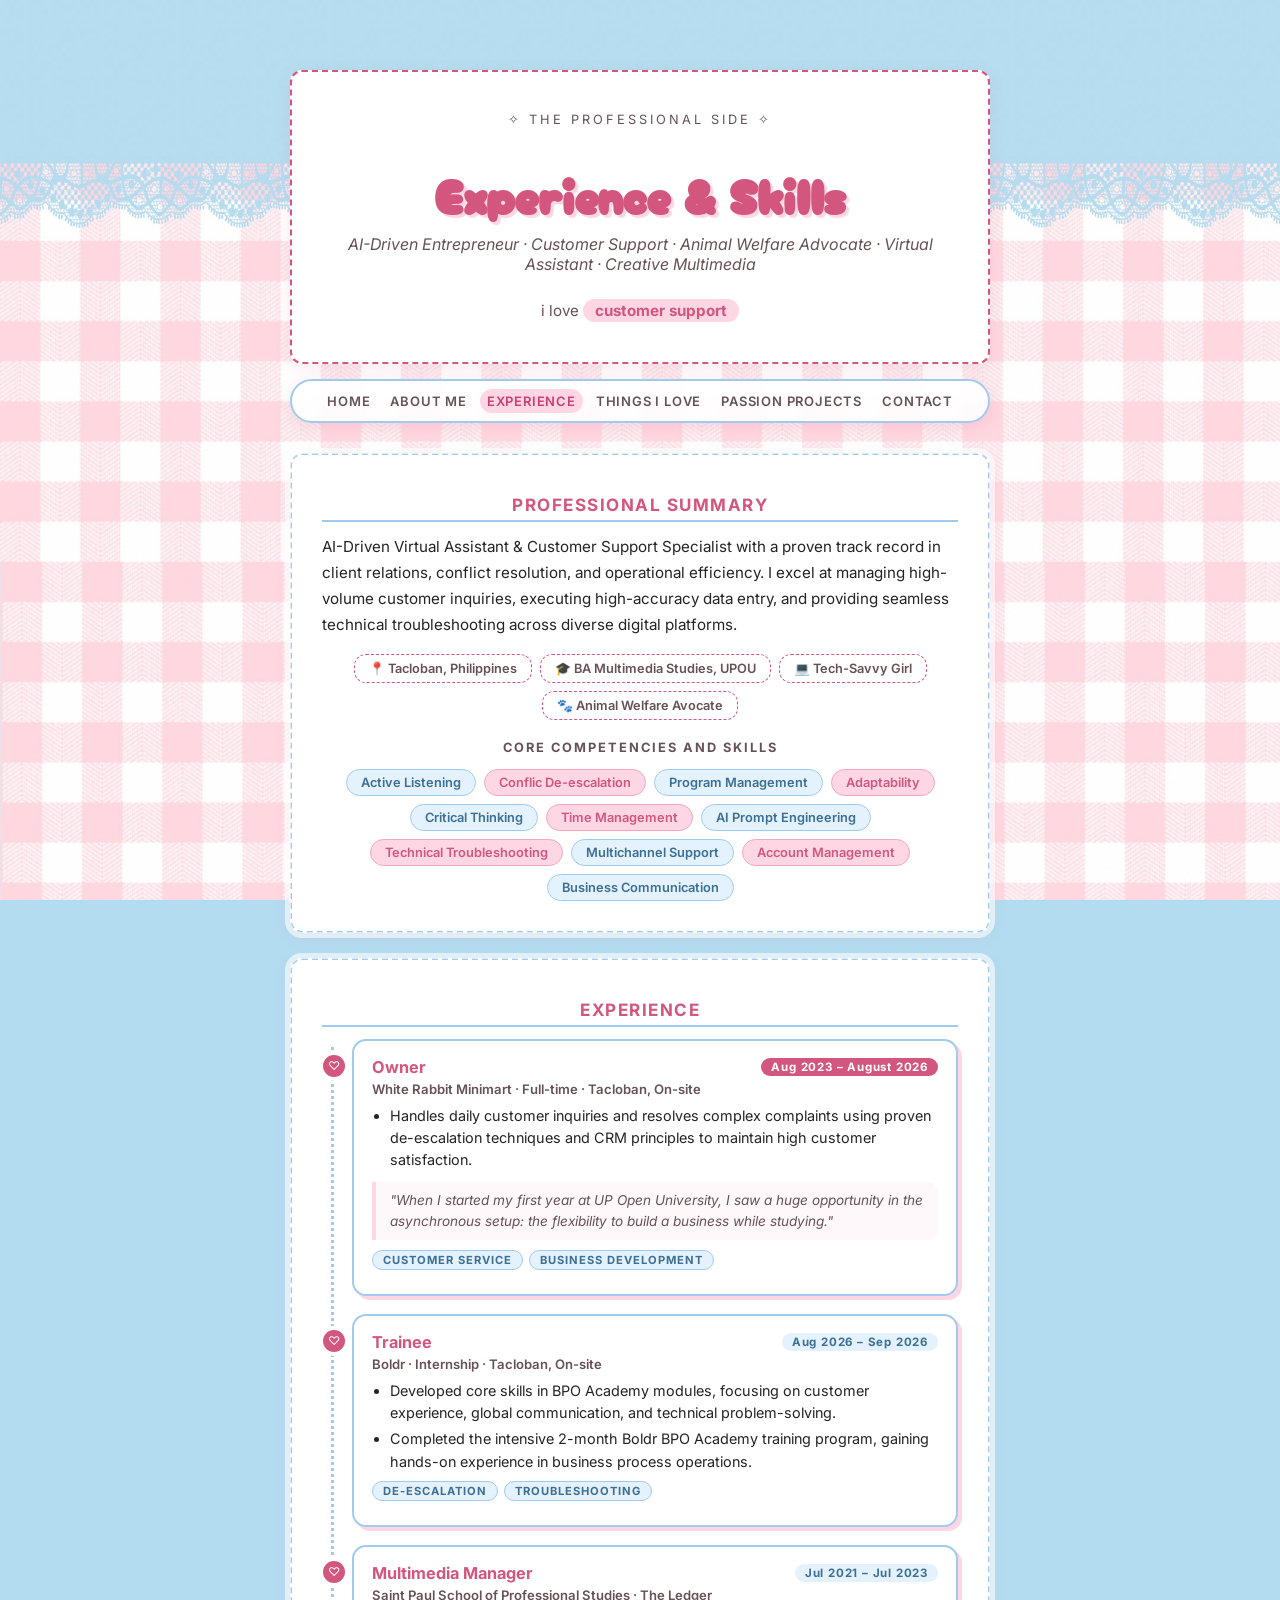
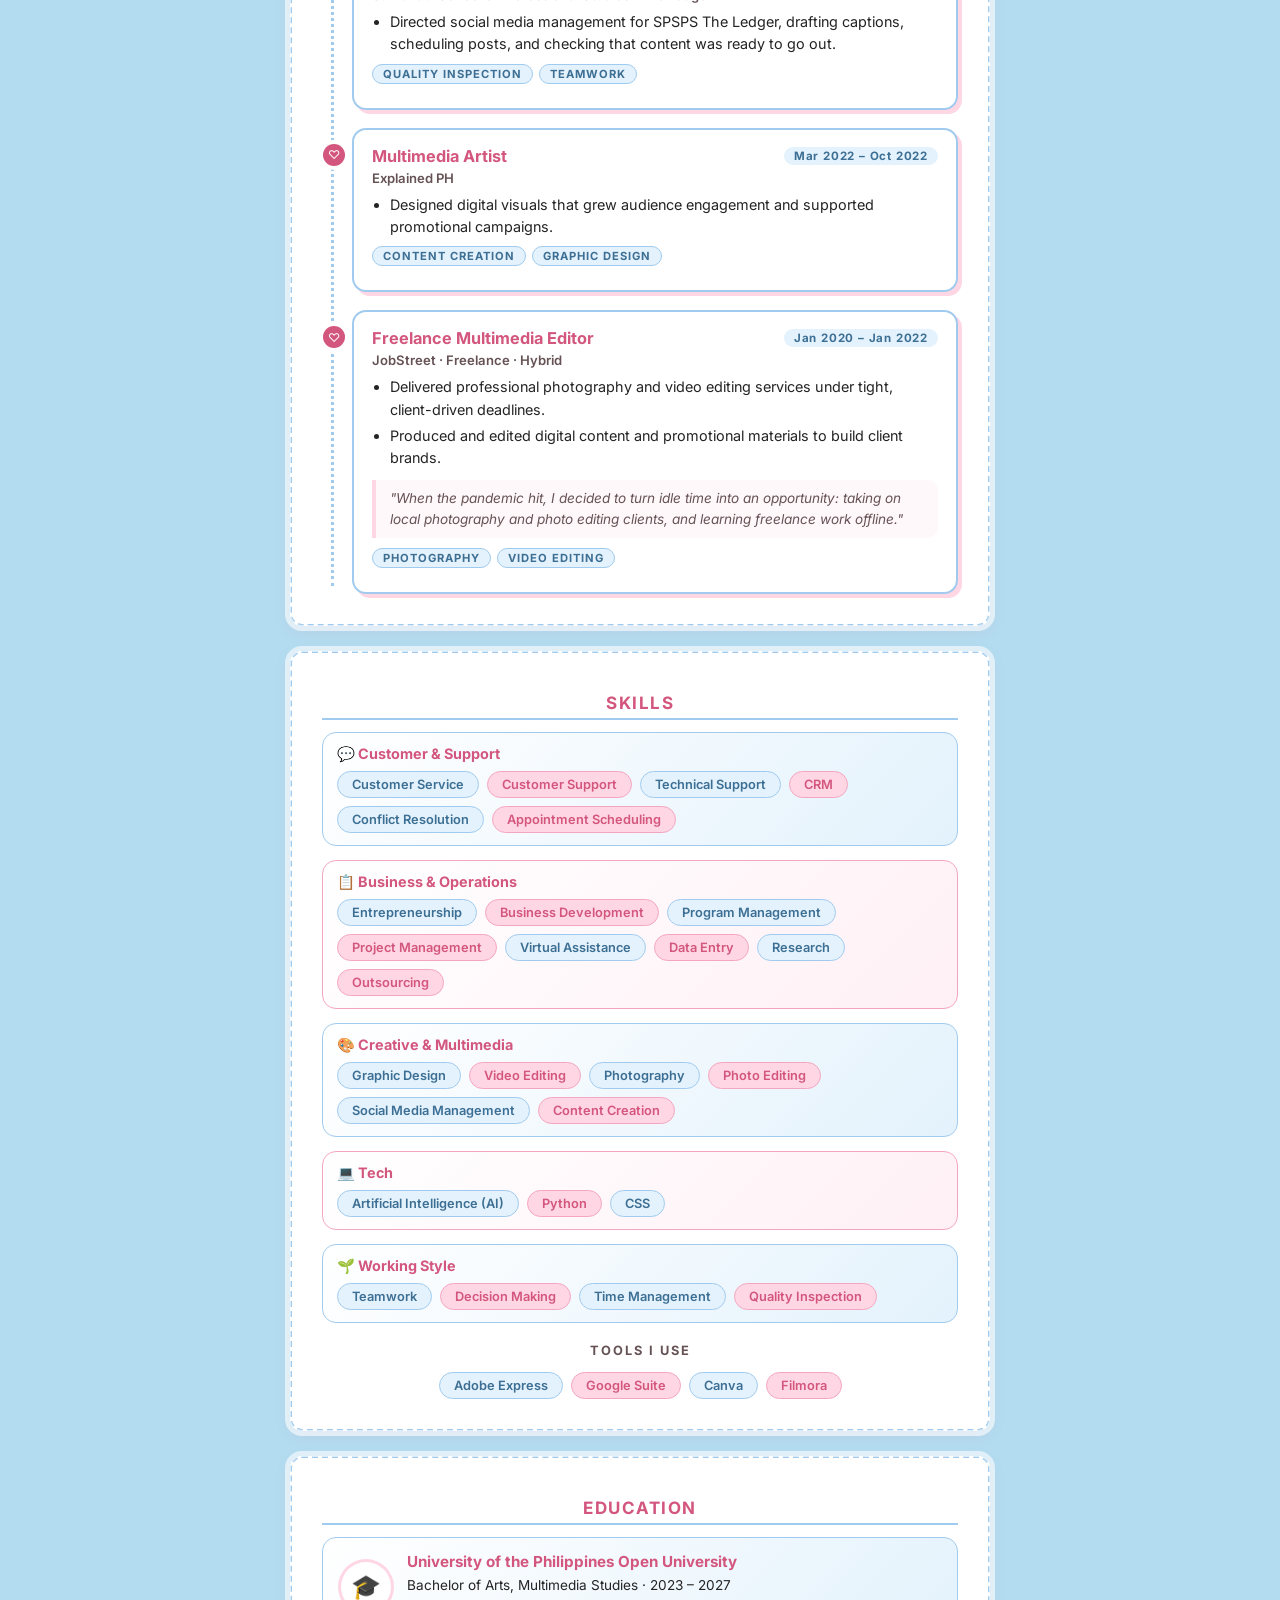
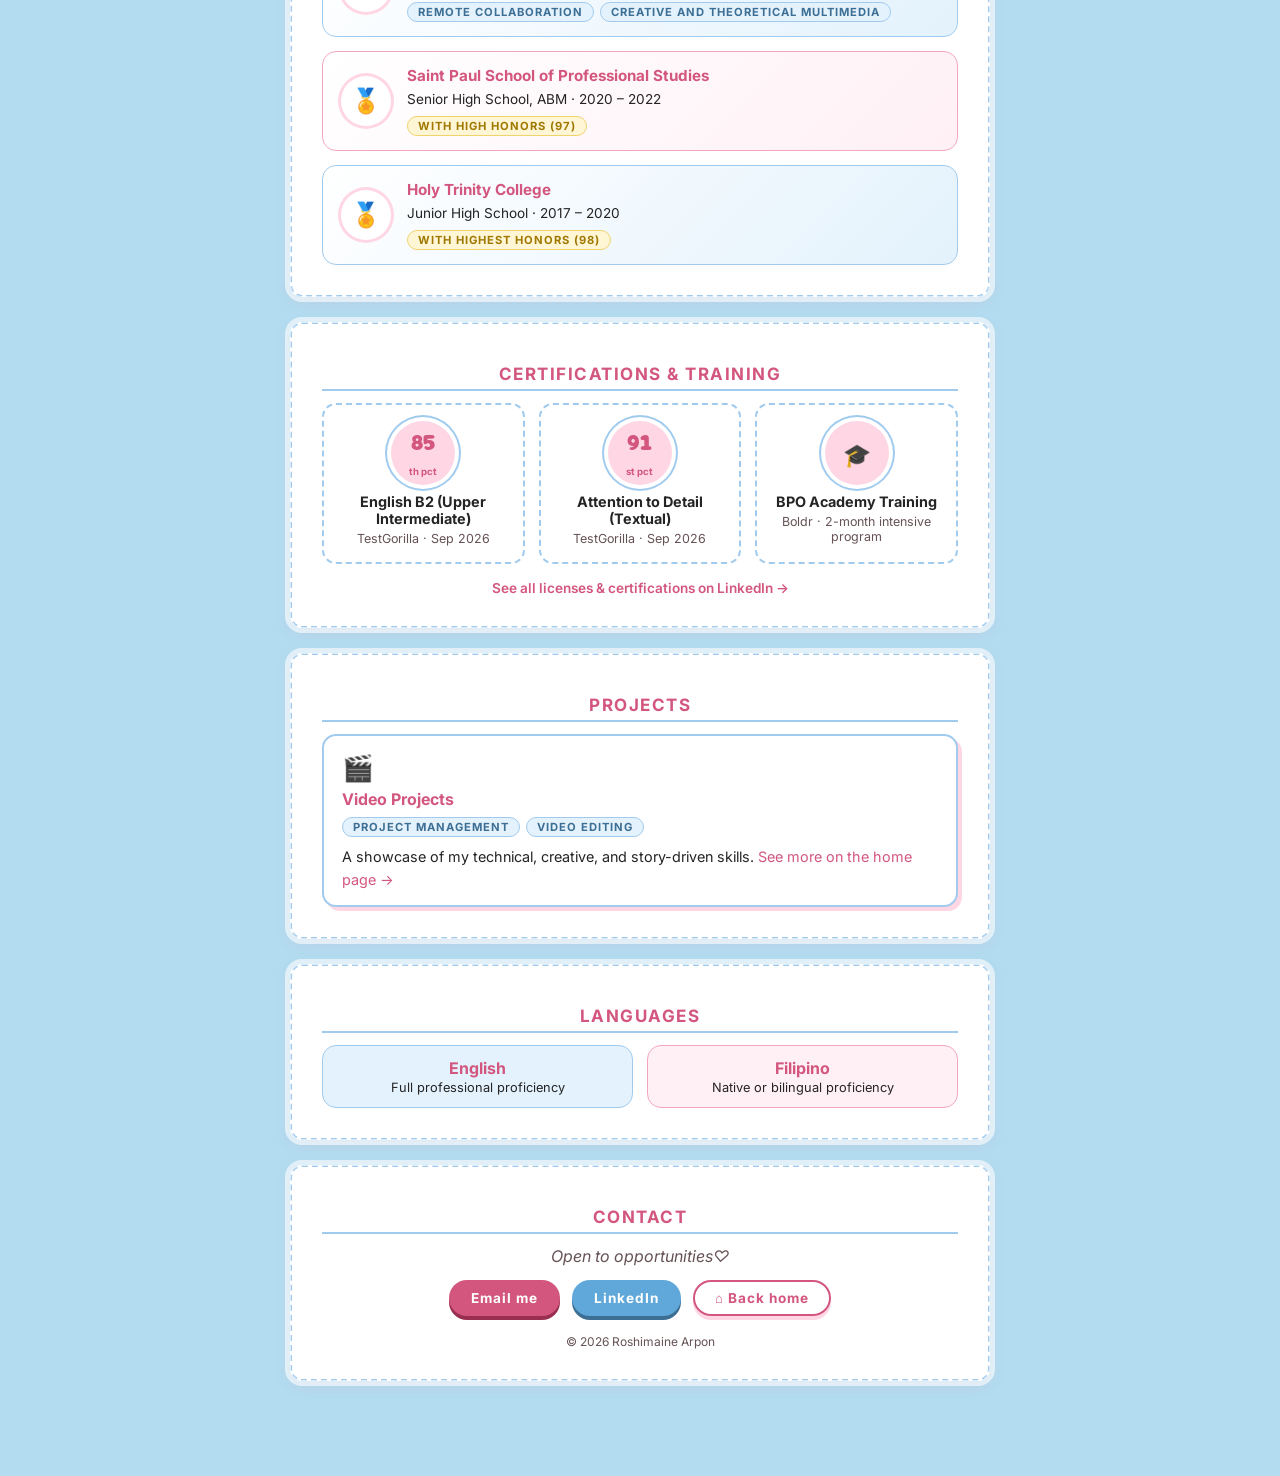
==== experience.html @ d1624b47 "Add files via upload" ====
<!DOCTYPE html>
<html lang="en">
<head>
  <meta charset="UTF-8">
  <meta name="viewport" content="width=device-width, initial-scale=1.0">
  <title>Experience & Skills - Roshimaine Arpon</title>
  <link rel="preconnect" href="https://fonts.googleapis.com">
  <link rel="preconnect" href="https://fonts.gstatic.com" crossorigin>
  <link href="https://fonts.googleapis.com/css2?family=Inter:wght@400;600;700&display=swap" rel="stylesheet">
  <link rel="stylesheet" href="style.css">
  <link rel="icon" type="image/x-icon" href="favicon.ico">
</head>
<body>

  <div class="floaties" aria-hidden="true">
    <span style="--x:8%;  --d:16s; --s:1.3rem; --delay:0s">✦</span>
    <span style="--x:22%; --d:19s; --s:1rem;   --delay:4s">♡</span>
    <span style="--x:40%; --d:15s; --s:1.2rem; --delay:8s">✧</span>
    <span style="--x:58%; --d:20s; --s:1.5rem; --delay:2s">☁</span>
    <span style="--x:74%; --d:17s; --s:1rem;   --delay:6s">♡</span>
    <span style="--x:90%; --d:18s; --s:1.3rem; --delay:10s">✦</span>
  </div>

  <header class="site-header">
    <p class="hello">✧ the professional side ✧</p>
    <h1>Experience &amp; Skills</h1>
    <p class="tagline">AI-Driven Entrepreneur · Customer Support · Animal Welfare Advocate · Virtual Assistant · Creative Multimedia</p>
    <p class="rotator"><span id="rotating-word">customer support</span></p>
  </header>

  <nav class="top-navbar">
    <ul class="nav-menu">
      <li><a href="index.html">Home</a></li>
      <li><a href="index.html#about">About Me</a></li>
      <li><a href="experience.html" class="active">Experience</a></li>
      <li><a href="index.html#things-i-love">Things I Love</a></li>
      <li><a href="index.html#passion-projects">Passion Projects</a></li>
       <li><a href="#contact">Contact</a></li>
    </ul>
  </nav>

  <main id="top">

    <section id="summary" class="reveal">
      <h2>Professional Summary</h2>
      <p class="lead">AI-Driven Virtual Assistant &amp; Customer Support Specialist with a proven track record in client relations, conflict resolution, and operational efficiency. I excel at managing high-volume customer inquiries, executing high-accuracy data entry, and providing seamless technical troubleshooting across diverse digital platforms.</p>
      <div class="facts">
        <span class="fact">📍 Tacloban, Philippines</span>
        <span class="fact">🎓 BA Multimedia Studies, UPOU</span>
        <span class="fact">💻 Tech-Savvy Girl</span>
        <span class="fact">🐾 Animal Welfare Avocate</span>
      </div>
      <h3 class="sub">Core Competencies and Skills</h3>
      <div class="chips">
        <span class="chip">Active Listening</span>
        <span class="chip">Conflic De-escalation</span>
        <span class="chip">Program Management</span>
        <span class="chip">Adaptability</span>
        <span class="chip">Critical Thinking</span>
        <span class="chip">Time Management</span>
        <span class="chip">AI Prompt Engineering</span>
        <span class="chip">Technical Troubleshooting</span>
        <span class="chip">Multichannel Support</span>
        <span class="chip">Account Management</span>
        <span class="chip">Business Communication</span>
      </div>
    </section>

    <section id="experience" class="reveal">
      <h2>Experience</h2>
      <div class="timeline">

        <article class="t-item">
          <div class="t-head">
            <h3>Owner</h3>
            <span class="t-date now">Aug 2023 – August 2026</span>
          </div>
          <p class="t-org">White Rabbit Minimart · Full-time · Tacloban, On-site</p>
          <ul class="t-list">
            <li>Handles daily customer inquiries and resolves complex complaints using proven de-escalation techniques and CRM principles to maintain high customer satisfaction.</li>
          </ul>
          <blockquote>"When I started my first year at UP Open University, I saw a huge opportunity in the asynchronous setup: the flexibility to build a business while studying."</blockquote>
          <div class="badges"><span class="badge">Customer Service</span><span class="badge">Business Development</span></div>
        </article>

        <article class="t-item">
          <div class="t-head">
            <h3>Trainee</h3>
            <span class="t-date">Aug 2026 – Sep 2026</span>
          </div>
          <p class="t-org">Boldr · Internship · Tacloban, On-site</p>
          <ul class="t-list">
            <li>Developed core skills in BPO Academy modules, focusing on customer experience, global communication, and technical problem-solving.</li>
            <li>Completed the intensive 2-month Boldr BPO Academy training program, gaining hands-on experience in business process operations.</li>
          </ul>
          <div class="badges"><span class="badge">De-escalation</span><span class="badge">Troubleshooting</span></div>
        </article>

        <article class="t-item">
          <div class="t-head">
            <h3>Multimedia Manager</h3>
            <span class="t-date">Jul 2021 – Jul 2023</span>
          </div>
          <p class="t-org">Saint Paul School of Professional Studies · The Ledger</p>
          <ul class="t-list">
            <li>Directed social media management for SPSPS The Ledger, drafting captions, scheduling posts, and checking that content was ready to go out.</li>
          </ul>
          <div class="badges"><span class="badge">Quality Inspection</span><span class="badge">Teamwork</span></div>
        </article>

        <article class="t-item">
          <div class="t-head">
            <h3>Multimedia Artist</h3>
            <span class="t-date">Mar 2022 – Oct 2022</span>
          </div>
          <p class="t-org">Explained PH</p>
          <ul class="t-list">
            <li>Designed digital visuals that grew audience engagement and supported promotional campaigns.</li>
          </ul>
          <div class="badges"><span class="badge">Content Creation</span><span class="badge">Graphic Design</span></div>
        </article>

        <article class="t-item">
          <div class="t-head">
            <h3>Freelance Multimedia Editor</h3>
            <span class="t-date">Jan 2020 – Jan 2022</span>
          </div>
          <p class="t-org">JobStreet · Freelance · Hybrid</p>
          <ul class="t-list">
            <li>Delivered professional photography and video editing services under tight, client-driven deadlines.</li>
            <li>Produced and edited digital content and promotional materials to build client brands.</li>
          </ul>
          <blockquote>"When the pandemic hit, I decided to turn idle time into an opportunity: taking on local photography and photo editing clients, and learning freelance work offline."</blockquote>
          <div class="badges"><span class="badge">Photography</span><span class="badge">Video Editing</span></div>
        </article>

      </div>
    </section>

    <section id="skills" class="reveal">
      <h2>Skills</h2>
      <div class="skill-groups">
        <div class="skill-group">
          <h3>💬 Customer &amp; Support</h3>
          <div class="chips left">
            <span class="chip">Customer Service</span><span class="chip">Customer Support</span><span class="chip">Technical Support</span><span class="chip">CRM</span><span class="chip">Conflict Resolution</span><span class="chip">Appointment Scheduling</span>
          </div>
        </div>
        <div class="skill-group">
          <h3>📋 Business &amp; Operations</h3>
          <div class="chips left">
            <span class="chip">Entrepreneurship</span><span class="chip">Business Development</span><span class="chip">Program Management</span><span class="chip">Project Management</span><span class="chip">Virtual Assistance</span><span class="chip">Data Entry</span><span class="chip">Research</span><span class="chip">Outsourcing</span>
          </div>
        </div>
        <div class="skill-group">
          <h3>🎨 Creative &amp; Multimedia</h3>
          <div class="chips left">
            <span class="chip">Graphic Design</span><span class="chip">Video Editing</span><span class="chip">Photography</span><span class="chip">Photo Editing</span><span class="chip">Social Media Management</span><span class="chip">Content Creation</span>
          </div>
        </div>
        <div class="skill-group">
          <h3>💻 Tech</h3>
          <div class="chips left">
            <span class="chip">Artificial Intelligence (AI)</span><span class="chip">Python</span><span class="chip">CSS</span>
          </div>
        </div>
        <div class="skill-group">
          <h3>🌱 Working Style</h3>
          <div class="chips left">
            <span class="chip">Teamwork</span><span class="chip">Decision Making</span><span class="chip">Time Management</span><span class="chip">Quality Inspection</span>
          </div>
        </div>
      </div>

      <h3 class="sub">Tools I use</h3>
      <div class="chips">
        <span class="chip">Adobe Express</span>
        <span class="chip">Google Suite</span>
        <span class="chip">Canva</span>
        <span class="chip">Filmora</span>
      </div>
    </section>

    <section id="education" class="reveal">
      <h2>Education</h2>
      <div class="edu-grid">
        <article class="love-card edu">
          <div class="love-icon" aria-hidden="true">🎓</div>
          <div>
            <h3>University of the Philippines Open University</h3>
            <p>Bachelor of Arts, Multimedia Studies · 2023 – 2027</p>
            <div class="badges"><span class="badge">Remote Collaboration</span><span class="badge">Creative and Theoretical Multimedia</span></div>
          </div>
        </article>

        <article class="love-card edu">
          <div class="love-icon" aria-hidden="true">🏅</div>
          <div>
            <h3>Saint Paul School of Professional Studies</h3>
            <p>Senior High School, ABM · 2020 – 2022</p>
            <div class="badges"><span class="badge badge-status">With High Honors (97)</span></div>
          </div>
        </article>

        <article class="love-card edu">
          <div class="love-icon" aria-hidden="true">🏅</div>
          <div>
            <h3>Holy Trinity College</h3>
            <p>Junior High School · 2017 – 2020</p>
            <div class="badges"><span class="badge badge-status">With Highest Honors (98)</span></div>
          </div>
        </article>
      </div>
      
    </section>

    <section id="certifications" class="reveal">
      <h2>Certifications &amp; Training</h2>
      <div class="cert-grid">
        <article class="cert">
          <span class="cert-score">85<small>th pct</small></span>
          <h3>English B2 (Upper Intermediate)</h3>
          <p>TestGorilla · Sep 2026</p>
        </article>
        <article class="cert">
          <span class="cert-score">91<small>st pct</small></span>
          <h3>Attention to Detail (Textual)</h3>
          <p>TestGorilla · Sep 2026</p>
        </article>
        <article class="cert">
          <span class="cert-score">🎓</span>
          <h3>BPO Academy Training</h3>
          <p>Boldr · 2-month intensive program</p>
        </article>
      </div>
      <p class="more-note"><a href="https://www.linkedin.com/in/roshimaine-arpon-566766191/" target="_blank" rel="noopener">See all licenses &amp; certifications on LinkedIn →</a></p>
    </section>

    <section id="more-projects" class="reveal">
      <h2>Projects</h2>
      <div class="project-grid">
                <article class="project-item in" style="--i:1">
          <div class="project-top"><span class="project-emoji">🎬</span></div>
          <h3 class="project-title">Video Projects</h3>
          <div class="badges"><span class="badge">Project Management</span><span class="badge">Video Editing</span></div>
          <p class="project-desc">A showcase of my technical, creative, and story-driven skills. <a href="index.html#passion-projects">See more on the home page →</a></p>
        </article>
      </div>
    </section>

    <section id="languages" class="reveal">
      <h2>Languages</h2>
      <div class="lang-row">
        <div class="lang"><strong>English</strong><span>Full professional proficiency</span></div>
        <div class="lang"><strong>Filipino</strong><span>Native or bilingual proficiency</span></div>
      </div>
    </section>

  </main>

  <footer id="contact" class="reveal">
    <h2>Contact</h2>
    <p class="contact-note">Open to opportunities♡</p>
    <div class="contact-buttons">
      <a class="btn" href="mailto:rbarpon@up.edu.ph">Email me</a>
      <a class="btn btn-alt" href="https://www.linkedin.com/in/roshimaine-arpon-566766191/" target="_blank" rel="noopener">LinkedIn</a>
      <a class="btn btn-ghost" href="index.html">⌂ Back home</a>
    </div>
    <p class="copyright">© <span id="year"></span> Roshimaine Arpon</p>
  </footer>

  <a href="#top" class="to-top" id="to-top" aria-label="Back to top">↑</a>

  <script src="site.js"></script>
  <script>
    const words = ['customer support', 'virtual assistance', 'multimedia', 'entrepreneurship', 'animal welfare ♡'];
    const wordEl = document.getElementById('rotating-word');
    let wi = 0;
    setInterval(() => {
      wordEl.classList.add('out');
      setTimeout(() => { wi = (wi + 1) % words.length; wordEl.textContent = words[wi]; wordEl.classList.remove('out'); }, 350);
    }, 2200);
  </script>
</body>
</html>
---- style.css ----
@font-face {
  font-family: "Cherry Bomb One";
  src: url('CherryBombOne-Regular.ttf') format('truetype');
  font-weight: normal;
  font-style: normal;
  font-display: swap;
}


html,
body {
  cursor: url('cursor.png') 0 0, auto;
}

a,
a *,
button,
[role="button"],
summary,
label,
select,
input[type="submit"],
input[type="button"] {
  cursor: url('cursor_hover.png') 0 0, pointer;
}


body {
  font-family: "Inter", sans-serif;
  margin: 40px auto;
  max-width: 650px;
  padding: 30px 20px;
  text-align: center;
  background-color: #b3dcf0;
  background-image: url('background_header.jpg');
  background-size: cover;
  background-attachment: fixed;
  color: #252424;
}

html {
  scroll-behavior: smooth;
}

.site-header {
  background-color: #ffffff !important;
  padding: 40px 30px !important;
  border-radius: 12px;
  box-shadow: 0 4px 15px rgba(219, 112, 147, 0.15);
  margin-bottom: 5px !important;
  border: none !important;
  text-align: center;
  position: relative;
  overflow: hidden;
}

.site-header h1,
.site-header .tagline {
  position: relative;
  z-index: 2;
}

section,
footer#contact {
  background-color: #ffffff;
  padding: 30px;
  border-radius: 12px;
  box-shadow: 0 4px 15px rgba(219, 112, 147, 0.15);
  margin-bottom: 25px;
  text-align: center;
}

h1 {
  font-family: "Cherry Bomb One", system-ui;
  font-size: 3rem;
  color: #d3567e;
  font-style: normal;
  margin-bottom: 5px;
}

.tagline {
  font-size: 1rem;
  color: #665255;
  margin-top: 0;
  margin-bottom: 25px;
  font-style: italic;
}

h2 {
  font-size: 1.0625rem;
  margin-top: 10px;
  margin-bottom: 12px;
  letter-spacing: 1.5px;
  color: #d3567e;
  border-bottom: 2px solid #a1cbee;
  padding-bottom: 5px;
  text-transform: uppercase;
}


.cursor {
  display: inline-block;
  background-color: #992E50;
  margin-left: 3px;
  width: 3px;
  height: 0.8em;
  vertical-align: middle;
  animation: blink 0.5s infinite;
}

@keyframes blink {
  0%, 100% { opacity: 1; }
  50% { opacity: 0; }
}


.bio-container {
  display: flex;
  align-items: center;
  gap: 10px;
  text-align: left;
  margin: 10px 0;
  padding: 20px;
  border: 0;
  border-radius: 8px;
  background-color: #fffdfd;
}

.profile-photo {
  width: 120px;
  height: 120px;
  border-radius: 50%;
  object-fit: cover;
  border: 3px solid #d3567e;
  flex-shrink: 0;
}

.bio-content {
  flex-grow: 1;
}

ul {
  text-align: left;
  line-height: 1.6;
  margin: 0 auto;
  padding-left: 20px;
}

li {
  margin-bottom: 8px;
  font-size: 0.9375rem;
}



a {
  color: #d3567e;
  text-decoration: none;
}

a:hover {
  text-decoration: underline;
  color: #992E50;
}


.top-navbar {
  width: 100%;
  background: none !important;
  box-shadow: none !important;
  border: none !important;
  padding: 10px 0 20px 0 !important;
  margin-bottom: 10px !important;
}

.nav-menu {
  display: flex !important;
  justify-content: center !important;
  align-items: center !important;
  gap: 30px !important;
  list-style: none !important;
  margin: 0 !important;
  padding: 0 !important;
  flex-wrap: wrap;
}

.nav-menu li {
  list-style: none !important;
  margin: 0 !important;
}

.nav-menu li a {
  font-family: "Inter", sans-serif;
  font-size: 0.8125rem;
  font-weight: 600;
  color: #665255;
  text-transform: uppercase;
  letter-spacing: 2px;
  transition: color 0.2s ease;
}

.nav-menu li a.active,
.nav-menu li a:hover {
  color: #cc3d72;
}


@media (max-width: 600px) {
  body {
    margin: 10px auto;
    padding: 15px 10px;
  }

  section,
  footer#contact {
    padding: 20px 15px;
  }

  h1 {
    font-size: 2.2rem;
  }

  .bio-container {
    flex-direction: column;
    text-align: center;
    gap: 15px;
    padding: 15px;
  }

  .profile-photo {
    width: 100px;
    height: 100px;
  }

  .bio-content ul {
    text-align: left;
  }

  .nav-menu {
    gap: 15px !important;
  }

  .nav-menu li a {
    font-size: 0.75rem;
    letter-spacing: 1.2px;
  }

}


:root {
  --pink: #d3567e;
  --pink-soft: #ffd6e4;
  --blue: #a1cbee;
  --blue-soft: #e3f2fc;
  --ink: #665255;
}


section,
footer#contact {
  border: 2px dashed var(--blue);
  outline: 6px solid rgba(255,255,255,.6);
  outline-offset: -1px;
  transition: transform .3s ease, box-shadow .3s ease;
}
section:hover,
footer#contact:hover {
  transform: translateY(-3px);
  box-shadow: 0 10px 25px rgba(219,112,147,.28);
}


.site-header { border: 2px dashed var(--pink) !important; }
.hello {
  margin: 0 0 6px;
  font-size: .8rem;
  letter-spacing: 3px;
  text-transform: uppercase;
  color: var(--ink);
}
h1 { text-shadow: 3px 3px 0 var(--pink-soft); }
.rotator {
  margin: 0;
  font-size: .95rem;
  color: var(--ink);
}
.rotator::before { content: "i love "; }
#rotating-word {
  display: inline-block;
  padding: 2px 12px;
  border-radius: 999px;
  background: var(--pink-soft);
  color: var(--pink);
  font-weight: 700;
  transition: opacity .35s, transform .35s;
}
#rotating-word.out { opacity: 0; transform: translateY(8px); }


.top-navbar {
  position: sticky;
  top: 8px;
  z-index: 50;
}
.nav-menu {
  background: rgba(255,255,255,.88) !important;
  backdrop-filter: blur(6px);
  border: 2px solid var(--blue) !important;
  border-radius: 999px !important;
  padding: 10px 22px !important;
  box-shadow: 0 4px 15px rgba(219,112,147,.18) !important;
}
.nav-menu li a { padding: 4px 8px; border-radius: 999px; }
.nav-menu li a.active { background: var(--pink-soft); text-decoration: none; }
.nav-menu li a:hover { text-decoration: none; }

/* photo with stickers */
.photo-wrap { position: relative; flex-shrink: 0; margin-right: 10px; }
.profile-photo {
  box-shadow: 0 0 0 6px var(--pink-soft);
  transition: transform .4s ease;
}
.profile-photo:hover { transform: rotate(-6deg) scale(1.06); }
.sticker {
  position: absolute;
  font-size: 1.4rem;
  color: var(--pink);
  animation: twinkle 2.4s ease-in-out infinite;
}
.sticker.s1 { top: -6px; right: -4px; }
.sticker.s2 { bottom: 2px; left: -8px; color: #7fbfe8; animation-delay: 1.2s; }
@keyframes twinkle {
  0%,100% { transform: scale(1) rotate(0); opacity: 1; }
  50%     { transform: scale(1.35) rotate(20deg); opacity: .6; }
}


.chips { display: flex; flex-wrap: wrap; justify-content: center; gap: 8px; margin-top: 14px; }
.chip {
  padding: 5px 14px;
  border-radius: 999px;
  background: var(--blue-soft);
  border: 1.5px solid var(--blue);
  color: #3d6f94;
  font-size: .8rem;
  font-weight: 600;
  transition: transform .2s, background .2s;
}
.chip:nth-child(even) { background: var(--pink-soft); border-color: #f4a6c0; color: var(--pink); }
.chip:hover { transform: translateY(-3px) rotate(-3deg); }


.love-grid { display: grid; gap: 14px; }
.love-card {
  display: flex;
  align-items: center;
  gap: 16px;
  text-align: left;
  padding: 14px 18px;
  border-radius: 14px;
  background: linear-gradient(135deg, #fff 0%, var(--blue-soft) 100%);
  border: 1.5px solid var(--blue);
  transition: transform .25s ease, border-color .25s;
}
.love-card:nth-child(even) { background: linear-gradient(135deg, #fff 0%, #fff0f5 100%); border-color: #f4a6c0; }
.love-card:hover { transform: translateX(6px) rotate(-.6deg); border-color: var(--pink); }
.love-card p { margin: 0; font-size: .9375rem; line-height: 1.55; }
.love-icon {
  flex-shrink: 0;
  display: grid;
  place-items: center;
  width: 50px; height: 50px;
  border-radius: 50%;
  background: #fff;
  box-shadow: 0 0 0 3px var(--pink-soft);
  font-size: 1.5rem;
}
.love-card:hover .love-icon { animation: wiggle .6s ease; }
@keyframes wiggle {
  0%,100% { transform: rotate(0); }
  25% { transform: rotate(-14deg); }
  75% { transform: rotate(14deg); }
}


.video-frame {
  display: inline-block;
  width: 100%;
  max-width: 580px;
  padding: 12px 12px 26px;
  background: #fff;
  border-radius: 10px;
  box-shadow: 0 6px 18px rgba(0,0,0,.12), 0 0 0 2px var(--pink-soft);
  transform: rotate(-1deg);
  transition: transform .3s;
  margin: 6px 0 22px;
}
.video-frame:hover { transform: rotate(0) scale(1.01); }
.video-container iframe { width: 100%; height: 300px; border: 0; border-radius: 6px; display: block; }

.project-grid { display: grid; gap: 16px; text-align: left; }
.loading { font-size: .85rem; color: var(--ink); text-align: center; }
.project-item {
  position: relative;
  padding: 16px 18px 14px;
  border-radius: 14px;
  background: #fff;
  border: 2px solid var(--blue);
  box-shadow: 4px 4px 0 var(--pink-soft);
  opacity: 0;
  transform: translateY(18px);
  transition: opacity .5s ease calc(var(--i) * .12s), transform .5s ease calc(var(--i) * .12s), box-shadow .2s, border-color .2s;
}
.project-item.in { opacity: 1; transform: none; }
.project-item.in:hover { transform: translate(-2px,-3px); box-shadow: 7px 7px 0 var(--pink-soft); border-color: var(--pink); transition-delay: 0s; }
.project-top { display: flex; justify-content: space-between; align-items: center; }
.project-emoji { font-size: 1.6rem; }
.project-date {
  font-size: .75rem; font-weight: 700; letter-spacing: 1px;
  padding: 2px 10px; border-radius: 999px; background: var(--pink-soft);
}
.project-title { margin: 6px 0 8px; font-size: 1rem; color: var(--pink); font-weight: 700; }
.badges { display: flex; gap: 6px; flex-wrap: wrap; margin-bottom: 8px; }
.badge {
  font-size: .7rem; font-weight: 700; text-transform: uppercase; letter-spacing: 1px;
  padding: 2px 10px; border-radius: 999px;
  background: var(--blue-soft); color: #3d6f94; border: 1px solid var(--blue);
}
.badge-status { background: #fff6d6; color: #a07800; border-color: #f0d36b; }
.project-desc { margin: 0; font-size: .9rem; line-height: 1.6; }

/* contact */
.contact-note { margin: 0 0 14px; color: var(--ink); font-style: italic; }
.contact-buttons { display: flex; justify-content: center; flex-wrap: wrap; gap: 12px; }
.btn {
  display: inline-block;
  padding: 10px 22px;
  border-radius: 999px;
  background: var(--pink);
  color: #fff !important;
  font-weight: 700;
  font-size: .85rem;
  letter-spacing: 1px;
  box-shadow: 0 4px 0 #992E50;
  transition: transform .15s, box-shadow .15s;
}
.btn:hover { text-decoration: none; transform: translateY(-2px); box-shadow: 0 6px 0 #992E50; }
.btn:active { transform: translateY(3px); box-shadow: 0 1px 0 #992E50; }
.btn-alt { background: #5fa8d9; box-shadow: 0 4px 0 #3d6f94; }
.btn-alt:hover { box-shadow: 0 6px 0 #3d6f94; }
.btn-alt:active { box-shadow: 0 1px 0 #3d6f94; }
.copyright { margin: 18px 0 0; font-size: .75rem; color: var(--ink); }


.to-top {
  position: fixed;
  right: 18px; bottom: 18px;
  width: 42px; height: 42px;
  display: grid; place-items: center;
  border-radius: 50%;
  background: var(--pink);
  color: #fff;
  font-weight: 700;
  box-shadow: 0 4px 0 #992E50;
  opacity: 0; transform: translateY(20px); pointer-events: none;
  transition: opacity .3s, transform .3s;
  z-index: 60;
}
.to-top.show { opacity: 1; transform: none; pointer-events: auto; }
.to-top:hover { text-decoration: none; color: #fff; }


.reveal { opacity: 0; transform: translateY(26px); transition: opacity .7s ease, transform .7s ease, box-shadow .3s; }
.reveal.in { opacity: 1; transform: none; }
.reveal.in:hover { transform: translateY(-3px); }


.floaties { position: fixed; inset: 0; overflow: hidden; pointer-events: none; z-index: 0; }
.floaties span {
  position: absolute;
  left: var(--x);
  bottom: -40px;
  font-size: var(--s);
  color: rgba(255,255,255,.9);
  text-shadow: 0 0 6px rgba(211,86,126,.35);
  animation: floatUp var(--d) linear var(--delay) infinite;
}
@keyframes floatUp {
  0%   { transform: translateY(0) rotate(0); opacity: 0; }
  10%  { opacity: 1; }
  90%  { opacity: 1; }
  100% { transform: translateY(-110vh) rotate(360deg); opacity: 0; }
}
.site-header, .top-navbar, main, footer { position: relative; z-index: 1; }
.top-navbar { position: sticky; }


.sparkle {
  position: fixed;
  z-index: 999999;
  pointer-events: none;
  font-size: var(--sz, 14px);
  transform: translate(-50%, -50%);
  animation: sparkleFade .9s ease-out forwards;
}
@keyframes sparkleFade {
  to { transform: translate(calc(-50% + var(--dx, 0px)), calc(-50% + 30px)) scale(.2) rotate(120deg); opacity: 0; }
}
.sparkle.burst { font-size: 14px; animation: burstOut .7s ease-out forwards; }
@keyframes burstOut {
  to { transform: translate(calc(-50% + var(--bx)), calc(-50% + var(--by))) scale(.3); opacity: 0; }
}

@media (max-width: 600px) {
  .photo-wrap { margin-right: 0; }
  .video-container iframe { height: 200px; }
  .love-card { flex-direction: column; text-align: center; }
  .nav-menu { border-radius: 22px !important; padding: 10px 12px !important; }
}

@media (prefers-reduced-motion: reduce) {
  *, *::before, *::after { animation: none !important; transition: none !important; }
  .reveal, .project-item { opacity: 1; transform: none; }
  .floaties { display: none; }
}


.nav-menu { gap: 6px !important; padding: 8px 14px !important; flex-wrap: nowrap; }
.nav-menu li a { letter-spacing: 1px; white-space: nowrap; padding: 4px 9px; }
@media (max-width: 600px) {
  .nav-menu { flex-wrap: wrap; gap: 4px !important; }
}


body { max-width: 700px; }
.nav-menu { flex-wrap: wrap !important; row-gap: 2px !important; }
.nav-menu li a { padding: 4px 7px; letter-spacing: .8px; }

.lead { margin: 0 0 16px; text-align: left; line-height: 1.7; font-size: .95rem; }
.sub { margin: 20px 0 10px; font-size: .8rem; letter-spacing: 2px; text-transform: uppercase; color: var(--ink); }
.facts { display: flex; flex-wrap: wrap; gap: 8px; justify-content: center; }
.fact {
  padding: 6px 14px; border-radius: 12px; font-size: .8rem; font-weight: 600;
  background: #fff; border: 1.5px dashed var(--pink); color: var(--ink);
}
.chips.left { justify-content: flex-start; margin-top: 0; }


.timeline { position: relative; padding-left: 30px; text-align: left; }
.timeline::before {
  content: ""; position: absolute; left: 9px; top: 8px; bottom: 8px;
  border-left: 3px dotted var(--blue);
}
.t-item {
  position: relative; margin-bottom: 18px; padding: 16px 18px;
  border-radius: 14px; background: #fff; border: 2px solid var(--blue);
  box-shadow: 4px 4px 0 var(--pink-soft);
  transition: transform .2s, box-shadow .2s, border-color .2s;
}
.t-item:last-child { margin-bottom: 0; }
.t-item::before {
  content: "♡"; position: absolute; left: -31px; top: 14px;
  width: 22px; height: 22px; border-radius: 50%;
  display: grid; place-items: center; font-size: .75rem;
  background: var(--pink); color: #fff; box-shadow: 0 0 0 4px #fff;
}
.t-item:hover { transform: translate(-2px,-3px); box-shadow: 7px 7px 0 var(--pink-soft); border-color: var(--pink); }
.t-head { display: flex; justify-content: space-between; align-items: center; gap: 8px; flex-wrap: wrap; }
.t-head h3 { margin: 0; font-size: 1.02rem; color: var(--pink); }
.t-date {
  font-size: .72rem; font-weight: 700; letter-spacing: .8px;
  padding: 2px 10px; border-radius: 999px; background: var(--blue-soft); color: #3d6f94;
}
.t-date.now { background: var(--pink); color: #fff; animation: pulse 2s ease-in-out infinite; }
@keyframes pulse { 0%,100% { box-shadow: 0 0 0 0 rgba(211,86,126,.5); } 50% { box-shadow: 0 0 0 6px rgba(211,86,126,0); } }
.t-org { margin: 4px 0 8px; font-size: .82rem; font-weight: 600; color: var(--ink); }
.t-list { padding-left: 18px; margin: 0 0 8px; }
.t-list li { font-size: .9rem; line-height: 1.55; margin-bottom: 4px; }
blockquote {
  margin: 10px 0; padding: 8px 14px; border-left: 4px solid var(--pink-soft);
  background: #fff8fb; border-radius: 0 10px 10px 0;
  font-style: italic; font-size: .85rem; color: var(--ink); text-align: left; line-height: 1.55;
}
blockquote.center { text-align: center; border-left: 0; border-radius: 10px; margin-top: 14px; }


.skill-groups { display: grid; gap: 14px; text-align: left; }
.skill-group { padding: 12px 14px; border-radius: 14px; background: linear-gradient(135deg, #fff, var(--blue-soft)); border: 1.5px solid var(--blue); }
.skill-group:nth-child(even) { background: linear-gradient(135deg, #fff, #fff0f5); border-color: #f4a6c0; }
.skill-group h3 { margin: 0 0 8px; font-size: .9rem; color: var(--pink); }


.edu-grid { display: grid; gap: 14px; }
.love-card.edu h3 { margin: 0 0 4px; font-size: .95rem; color: var(--pink); }
.love-card.edu p { margin: 0 0 6px; font-size: .85rem; }
.love-card.edu .badges { margin: 0; }


.cert-grid { display: grid; grid-template-columns: repeat(auto-fit, minmax(170px, 1fr)); gap: 14px; }
.cert {
  padding: 16px 12px; border-radius: 14px; background: #fff; border: 2px dashed var(--blue);
  transition: transform .25s, border-color .25s;
}
.cert:hover { transform: translateY(-4px) rotate(-1deg); border-color: var(--pink); }
.cert-score {
  display: inline-grid; place-items: center; width: 64px; height: 64px; border-radius: 50%;
  background: var(--pink-soft); color: var(--pink); font-family: "Cherry Bomb One", system-ui;
  font-size: 1.4rem; line-height: 1; margin-bottom: 8px; box-shadow: 0 0 0 4px #fff, 0 0 0 6px var(--blue);
}
.cert-score small { display: block; font-family: "Inter", sans-serif; font-size: .6rem; font-weight: 700; }
.cert h3 { margin: 0 0 4px; font-size: .9rem; }
.cert p { margin: 0; font-size: .78rem; color: var(--ink); }
.more-note { margin: 16px 0 0; font-size: .85rem; font-weight: 600; }


.lang-row { display: flex; gap: 14px; flex-wrap: wrap; justify-content: center; }
.lang { flex: 1 1 200px; padding: 12px; border-radius: 14px; background: var(--blue-soft); border: 1.5px solid var(--blue); display: flex; flex-direction: column; gap: 2px; }
.lang:nth-child(even) { background: #fff0f5; border-color: #f4a6c0; }
.lang strong { color: var(--pink); }
.lang span { font-size: .8rem; }

.btn-ghost { background: #fff; color: var(--pink) !important; box-shadow: 0 4px 0 var(--pink-soft), 0 0 0 2px var(--pink) inset; }
.btn-ghost:hover { box-shadow: 0 6px 0 var(--pink-soft), 0 0 0 2px var(--pink) inset; }

@media (max-width: 600px) {
  .timeline { padding-left: 24px; }
  .t-item::before { left: -25px; }
  .t-item { padding: 14px; }
}
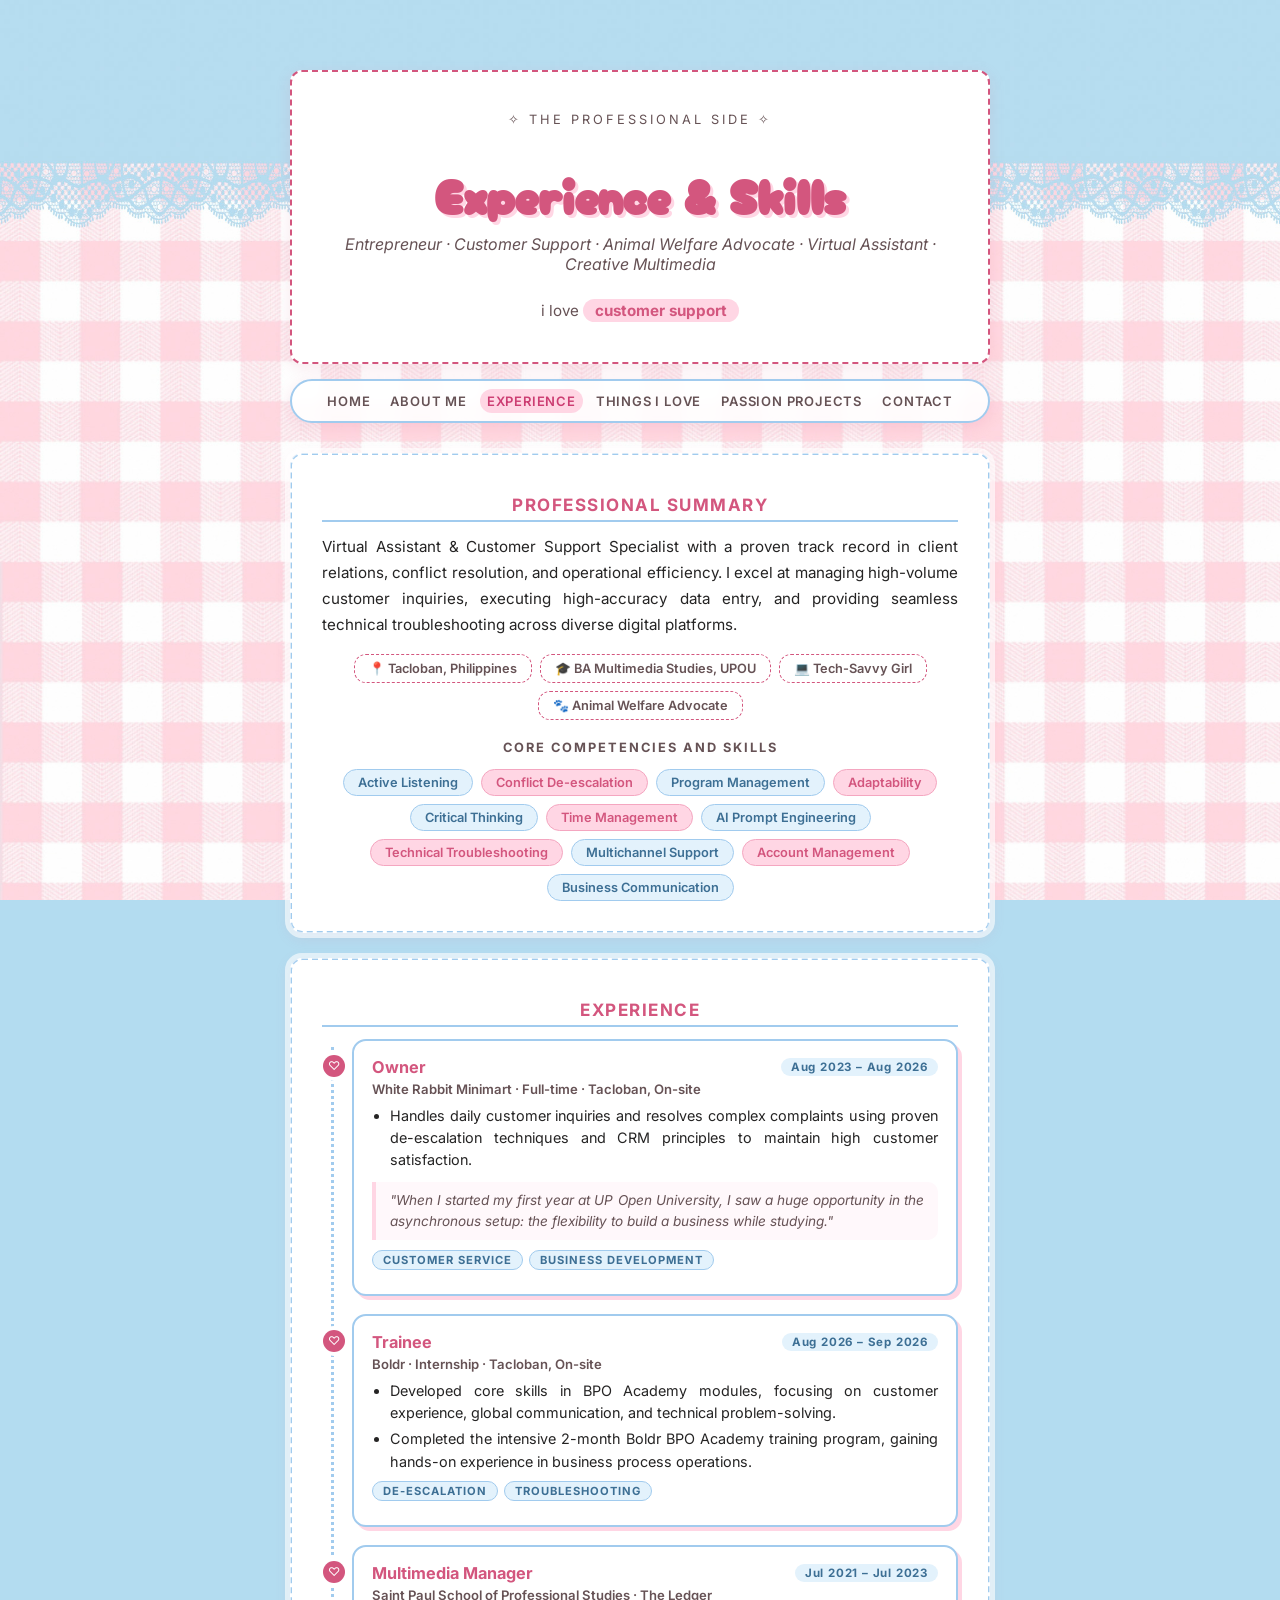
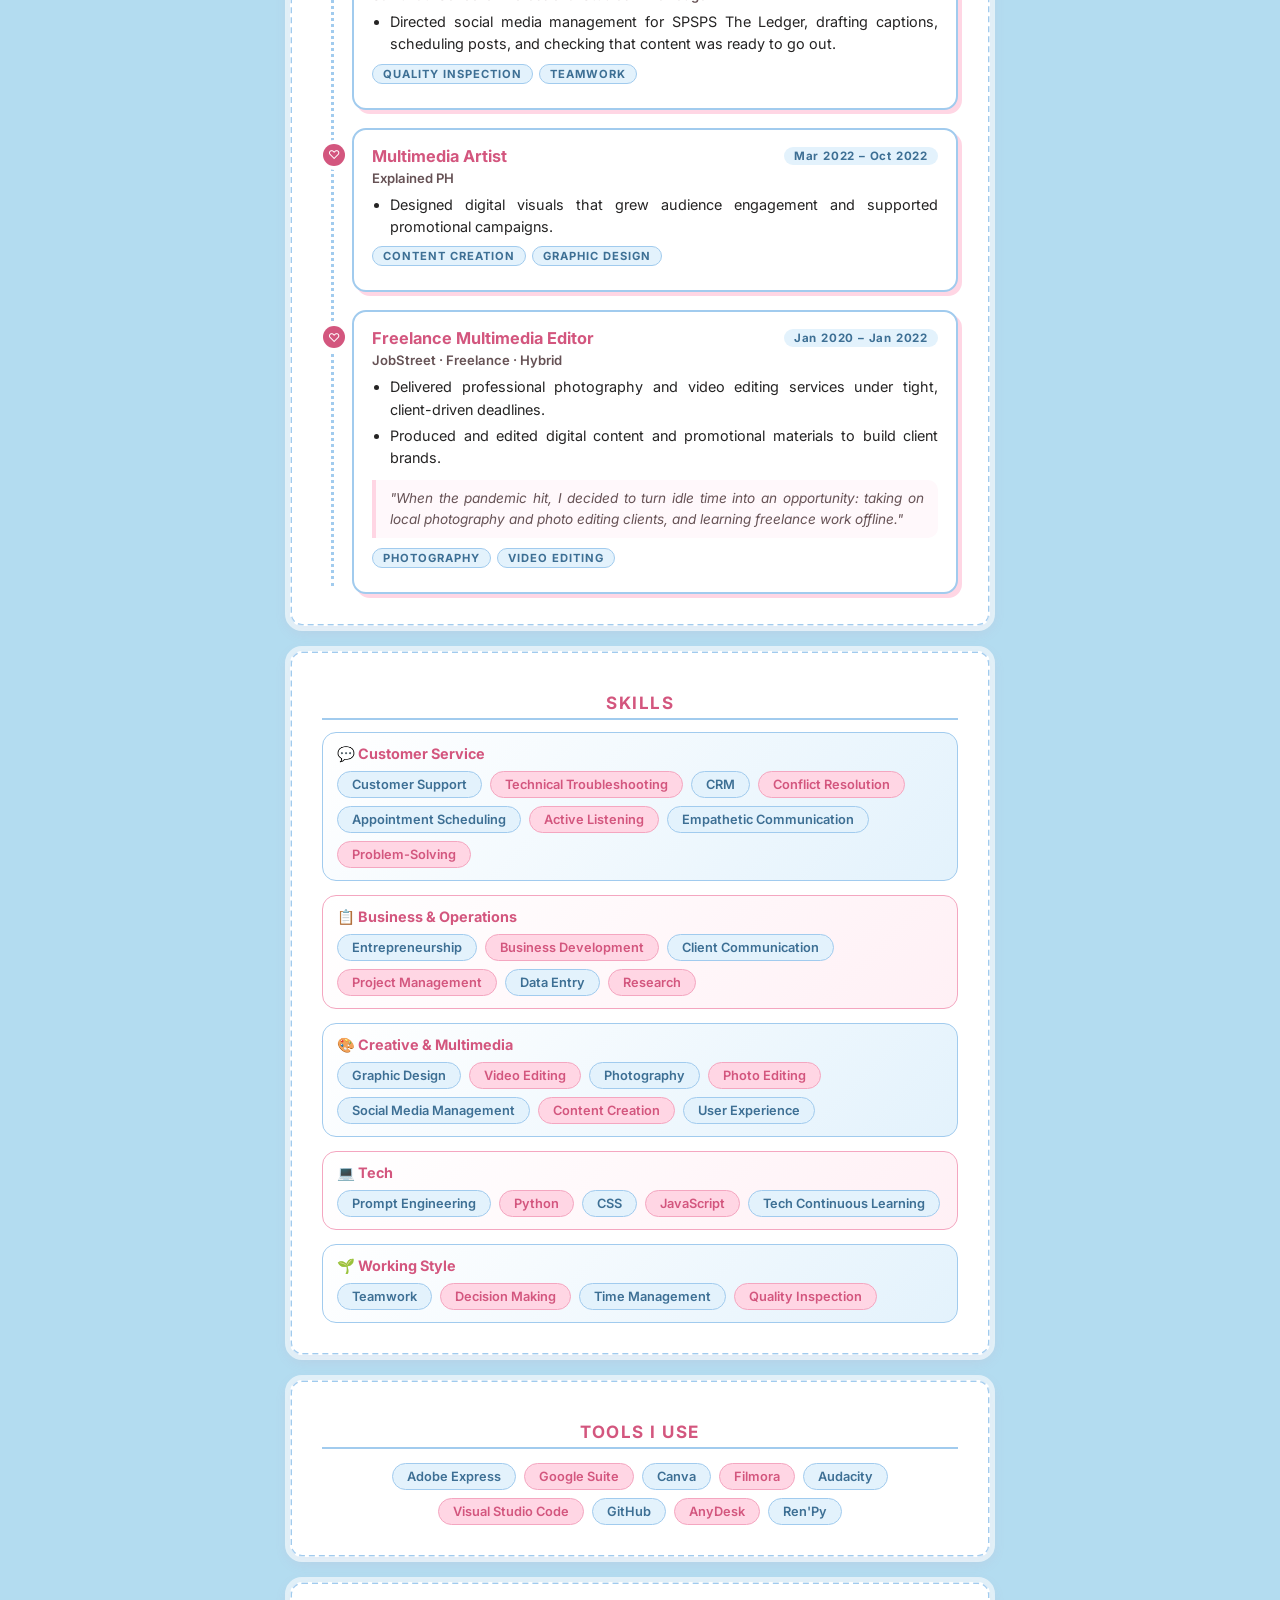
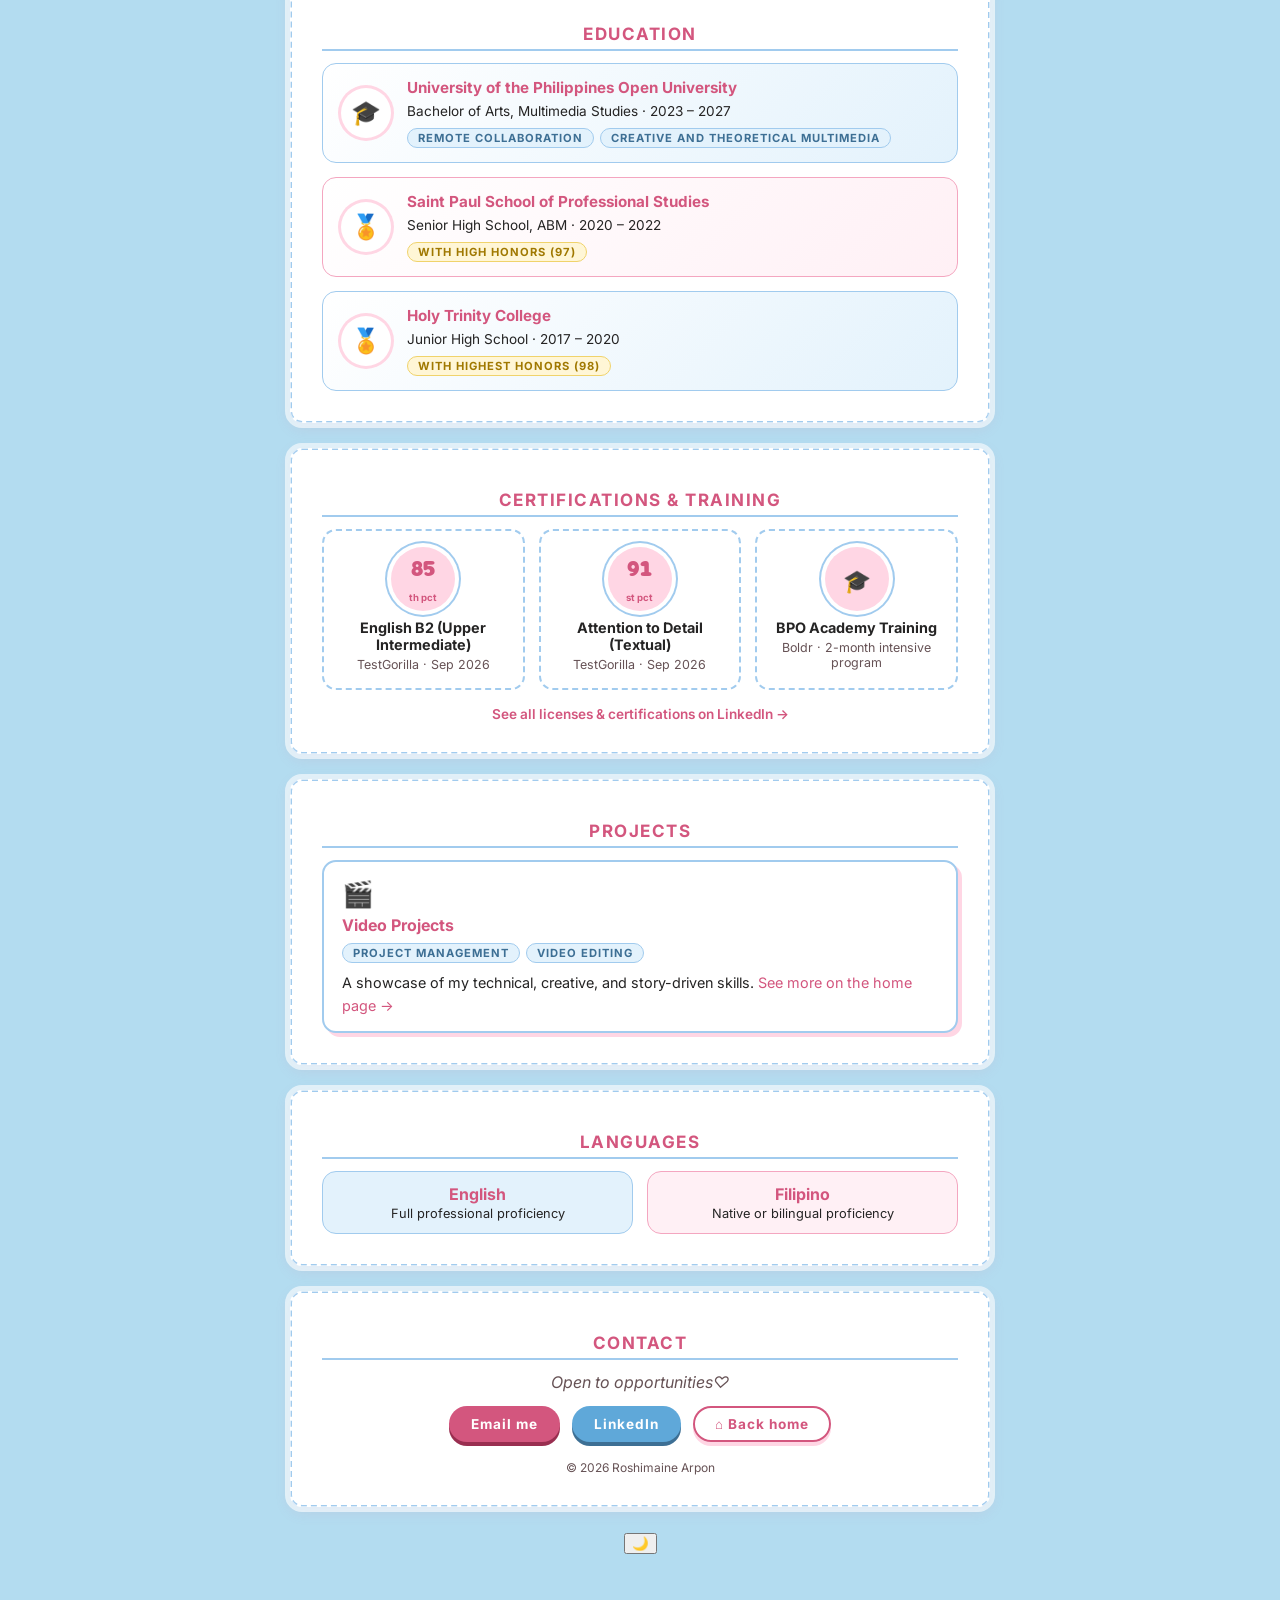
==== commit ae900442: "Refactor experience.html for clarity and functionality Updated various text elements for clarity and" ====
--- a/experience.html
+++ b/experience.html
@@ -9,8 +9,10 @@
   <link href="https://fonts.googleapis.com/css2?family=Inter:wght@400;600;700&display=swap" rel="stylesheet">
   <link rel="stylesheet" href="style.css">
   <link rel="icon" type="image/x-icon" href="favicon.ico">
+  <script>try{if(localStorage.getItem('theme')==='night')document.documentElement.setAttribute('data-theme','night')}catch(e){}</script>
 </head>
 <body>
+  <div class="progress" id="progress" aria-hidden="true"></div>
 
   <div class="floaties" aria-hidden="true">
     <span style="--x:8%;  --d:16s; --s:1.3rem; --delay:0s">✦</span>
@@ -24,8 +26,8 @@
   <header class="site-header">
     <p class="hello">✧ the professional side ✧</p>
     <h1>Experience &amp; Skills</h1>
-    <p class="tagline">AI-Driven Entrepreneur · Customer Support · Animal Welfare Advocate · Virtual Assistant · Creative Multimedia</p>
-    <p class="rotator"><span id="rotating-word">customer support</span></p>
+    <p class="tagline">Entrepreneur · Customer Support · Animal Welfare Advocate · Virtual Assistant · Creative Multimedia</p>
+    <p class="rotator"><span id="rotating-word" data-words="customer support|virtual assistance|multimedia|entrepreneurship|animal welfare ♡">customer support</span></p>
   </header>
 
   <nav class="top-navbar">
@@ -43,17 +45,17 @@
 
     <section id="summary" class="reveal">
       <h2>Professional Summary</h2>
-      <p class="lead">AI-Driven Virtual Assistant &amp; Customer Support Specialist with a proven track record in client relations, conflict resolution, and operational efficiency. I excel at managing high-volume customer inquiries, executing high-accuracy data entry, and providing seamless technical troubleshooting across diverse digital platforms.</p>
+      <p class="lead" style="text-align: justify;">Virtual Assistant &amp; Customer Support Specialist with a proven track record in client relations, conflict resolution, and operational efficiency. I excel at managing high-volume customer inquiries, executing high-accuracy data entry, and providing seamless technical troubleshooting across diverse digital platforms.</p>
       <div class="facts">
         <span class="fact">📍 Tacloban, Philippines</span>
         <span class="fact">🎓 BA Multimedia Studies, UPOU</span>
         <span class="fact">💻 Tech-Savvy Girl</span>
-        <span class="fact">🐾 Animal Welfare Avocate</span>
+        <span class="fact">🐾 Animal Welfare Advocate</span>
       </div>
       <h3 class="sub">Core Competencies and Skills</h3>
       <div class="chips">
         <span class="chip">Active Listening</span>
-        <span class="chip">Conflic De-escalation</span>
+        <span class="chip">Conflict De-escalation</span>
         <span class="chip">Program Management</span>
         <span class="chip">Adaptability</span>
         <span class="chip">Critical Thinking</span>
@@ -73,13 +75,13 @@
         <article class="t-item">
           <div class="t-head">
             <h3>Owner</h3>
-            <span class="t-date now">Aug 2023 – August 2026</span>
+            <span class="t-date">Aug 2023 – Aug 2026</span>
           </div>
           <p class="t-org">White Rabbit Minimart · Full-time · Tacloban, On-site</p>
-          <ul class="t-list">
-            <li>Handles daily customer inquiries and resolves complex complaints using proven de-escalation techniques and CRM principles to maintain high customer satisfaction.</li>
-          </ul>
-          <blockquote>"When I started my first year at UP Open University, I saw a huge opportunity in the asynchronous setup: the flexibility to build a business while studying."</blockquote>
+          <ul class="t-list" >
+            <li style="text-align: justify;">Handles daily customer inquiries and resolves complex complaints using proven de-escalation techniques and CRM principles to maintain high customer satisfaction.</li>
+          </ul>
+          <blockquote style="text-align: justify;">"When I started my first year at UP Open University, I saw a huge opportunity in the asynchronous setup: the flexibility to build a business while studying."</blockquote>
           <div class="badges"><span class="badge">Customer Service</span><span class="badge">Business Development</span></div>
         </article>
 
@@ -90,8 +92,8 @@
           </div>
           <p class="t-org">Boldr · Internship · Tacloban, On-site</p>
           <ul class="t-list">
-            <li>Developed core skills in BPO Academy modules, focusing on customer experience, global communication, and technical problem-solving.</li>
-            <li>Completed the intensive 2-month Boldr BPO Academy training program, gaining hands-on experience in business process operations.</li>
+            <li style="text-align: justify;">Developed core skills in BPO Academy modules, focusing on customer experience, global communication, and technical problem-solving.</li>
+            <li style="text-align: justify;">Completed the intensive 2-month Boldr BPO Academy training program, gaining hands-on experience in business process operations.</li>
           </ul>
           <div class="badges"><span class="badge">De-escalation</span><span class="badge">Troubleshooting</span></div>
         </article>
@@ -103,7 +105,7 @@
           </div>
           <p class="t-org">Saint Paul School of Professional Studies · The Ledger</p>
           <ul class="t-list">
-            <li>Directed social media management for SPSPS The Ledger, drafting captions, scheduling posts, and checking that content was ready to go out.</li>
+            <li style="text-align: justify;">Directed social media management for SPSPS The Ledger, drafting captions, scheduling posts, and checking that content was ready to go out.</li>
           </ul>
           <div class="badges"><span class="badge">Quality Inspection</span><span class="badge">Teamwork</span></div>
         </article>
@@ -115,7 +117,7 @@
           </div>
           <p class="t-org">Explained PH</p>
           <ul class="t-list">
-            <li>Designed digital visuals that grew audience engagement and supported promotional campaigns.</li>
+            <li style="text-align: justify;">Designed digital visuals that grew audience engagement and supported promotional campaigns.</li>
           </ul>
           <div class="badges"><span class="badge">Content Creation</span><span class="badge">Graphic Design</span></div>
         </article>
@@ -127,10 +129,10 @@
           </div>
           <p class="t-org">JobStreet · Freelance · Hybrid</p>
           <ul class="t-list">
-            <li>Delivered professional photography and video editing services under tight, client-driven deadlines.</li>
-            <li>Produced and edited digital content and promotional materials to build client brands.</li>
-          </ul>
-          <blockquote>"When the pandemic hit, I decided to turn idle time into an opportunity: taking on local photography and photo editing clients, and learning freelance work offline."</blockquote>
+            <li style="text-align: justify;">Delivered professional photography and video editing services under tight, client-driven deadlines.</li>
+            <li style="text-align: justify;">Produced and edited digital content and promotional materials to build client brands.</li>
+          </ul>
+          <blockquote style="text-align: justify;">"When the pandemic hit, I decided to turn idle time into an opportunity: taking on local photography and photo editing clients, and learning freelance work offline."</blockquote>
           <div class="badges"><span class="badge">Photography</span><span class="badge">Video Editing</span></div>
         </article>
 
@@ -141,43 +143,76 @@
       <h2>Skills</h2>
       <div class="skill-groups">
         <div class="skill-group">
-          <h3>💬 Customer &amp; Support</h3>
-          <div class="chips left">
-            <span class="chip">Customer Service</span><span class="chip">Customer Support</span><span class="chip">Technical Support</span><span class="chip">CRM</span><span class="chip">Conflict Resolution</span><span class="chip">Appointment Scheduling</span>
-          </div>
-        </div>
+          <h3>💬 Customer Service</h3>
+          <div class="chips left">
+            <span class="chip">Customer Support</span>
+            <span class="chip">Technical Troubleshooting</span>
+            <span class="chip">CRM</span>
+            <span class="chip">Conflict Resolution</span>
+            <span class="chip">Appointment Scheduling</span>
+            <span class="chip">Active Listening</span>
+            <span class="chip">Empathetic Communication</span>
+            <span class="chip">Problem-Solving</span>
+          </div>
+        </div>
+
         <div class="skill-group">
           <h3>📋 Business &amp; Operations</h3>
           <div class="chips left">
-            <span class="chip">Entrepreneurship</span><span class="chip">Business Development</span><span class="chip">Program Management</span><span class="chip">Project Management</span><span class="chip">Virtual Assistance</span><span class="chip">Data Entry</span><span class="chip">Research</span><span class="chip">Outsourcing</span>
-          </div>
-        </div>
+            <span class="chip">Entrepreneurship</span>
+            <span class="chip">Business Development</span>
+            <span class="chip">Client Communication</span>
+            <span class="chip">Project Management</span>
+            <span class="chip">Data Entry</span>
+            <span class="chip">Research</span>
+          </div>
+        </div>
+
         <div class="skill-group">
           <h3>🎨 Creative &amp; Multimedia</h3>
           <div class="chips left">
-            <span class="chip">Graphic Design</span><span class="chip">Video Editing</span><span class="chip">Photography</span><span class="chip">Photo Editing</span><span class="chip">Social Media Management</span><span class="chip">Content Creation</span>
-          </div>
-        </div>
+            <span class="chip">Graphic Design</span>
+            <span class="chip">Video Editing</span>
+            <span class="chip">Photography</span>
+            <span class="chip">Photo Editing</span>
+            <span class="chip">Social Media Management</span>
+            <span class="chip">Content Creation</span>
+            <span class="chip">User Experience</span>
+          </div>
+        </div>
+
         <div class="skill-group">
           <h3>💻 Tech</h3>
           <div class="chips left">
-            <span class="chip">Artificial Intelligence (AI)</span><span class="chip">Python</span><span class="chip">CSS</span>
-          </div>
-        </div>
-        <div class="skill-group">
+            <span class="chip">Prompt Engineering</span>
+            <span class="chip">Python</span>
+            <span class="chip">CSS</span>
+            <span class="chip">JavaScript</span>
+            <span class="chip">Tech Continuous Learning</span>
+          </div>
+        </div>
+        <div class="skill-group">
+
           <h3>🌱 Working Style</h3>
           <div class="chips left">
             <span class="chip">Teamwork</span><span class="chip">Decision Making</span><span class="chip">Time Management</span><span class="chip">Quality Inspection</span>
           </div>
         </div>
       </div>
-
-      <h3 class="sub">Tools I use</h3>
+  </section>
+
+    <section id="tools" class="reveal">
+      <h2>Tools I Use</h2>
       <div class="chips">
         <span class="chip">Adobe Express</span>
         <span class="chip">Google Suite</span>
         <span class="chip">Canva</span>
         <span class="chip">Filmora</span>
+        <span class="chip">Audacity</span>
+        <span class="chip">Visual Studio Code</span>
+        <span class="chip">GitHub</span>
+        <span class="chip">AnyDesk</span>
+        <span class="chip">Ren'Py</span>
       </div>
     </section>
 
@@ -218,12 +253,12 @@
       <h2>Certifications &amp; Training</h2>
       <div class="cert-grid">
         <article class="cert">
-          <span class="cert-score">85<small>th pct</small></span>
+          <span class="cert-score" data-count="85">85<small>th pct</small></span>
           <h3>English B2 (Upper Intermediate)</h3>
           <p>TestGorilla · Sep 2026</p>
         </article>
         <article class="cert">
-          <span class="cert-score">91<small>st pct</small></span>
+          <span class="cert-score" data-count="91">91<small>st pct</small></span>
           <h3>Attention to Detail (Textual)</h3>
           <p>TestGorilla · Sep 2026</p>
         </article>
@@ -269,17 +304,9 @@
     <p class="copyright">© <span id="year"></span> Roshimaine Arpon</p>
   </footer>
 
+  <button type="button" class="theme-toggle" id="theme-toggle" aria-label="Night mode" aria-pressed="false">🌙</button>
   <a href="#top" class="to-top" id="to-top" aria-label="Back to top">↑</a>
 
   <script src="site.js"></script>
-  <script>
-    const words = ['customer support', 'virtual assistance', 'multimedia', 'entrepreneurship', 'animal welfare ♡'];
-    const wordEl = document.getElementById('rotating-word');
-    let wi = 0;
-    setInterval(() => {
-      wordEl.classList.add('out');
-      setTimeout(() => { wi = (wi + 1) % words.length; wordEl.textContent = words[wi]; wordEl.classList.remove('out'); }, 350);
-    }, 2200);
-  </script>
 </body>
 </html>
